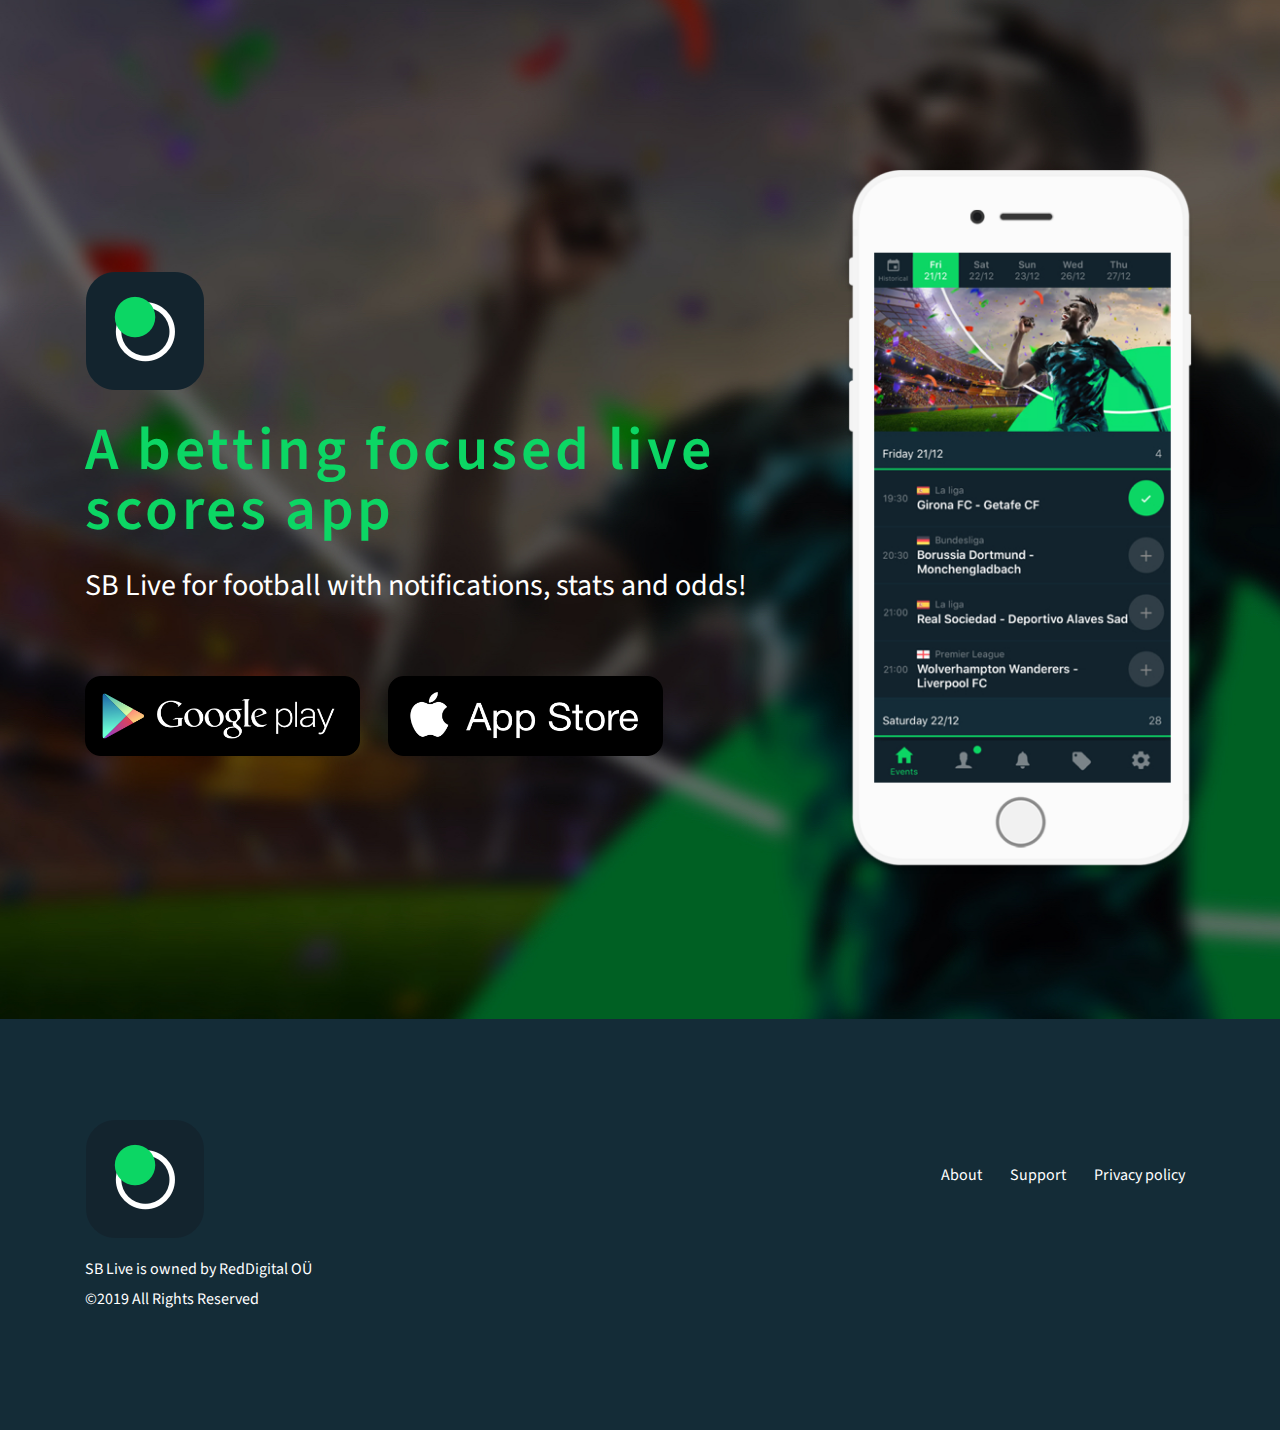
==== index.html @ 8e693229 "Init" ====
<!DOCTYPE html>
<html lang="en">
<head>

  <!-- SITE TITTLE -->
  <meta charset="utf-8">
  <meta http-equiv="X-UA-Compatible" content="IE=edge">
  <meta name="viewport" content="width=device-width, initial-scale=1">
  <title>SB Live - Download for Android and iOS</title>
  
  <!-- PLUGINS CSS STYLE -->
  <!-- Bootstrap -->
  <link href="plugins/bootstrap/css/bootstrap.min.css" rel="stylesheet">

  <!-- CUSTOM CSS -->
  <link href="css/style.css" rel="stylesheet">

  <!-- FAVICON -->
  <link href="images/favicon.png" rel="shortcut icon">

</head>

<body class="body-wrapper">


<!--=====================================
=            Homepage Banner            =
======================================-->

<section class="banner bg-1" id="home">
	<div class="container">
		<div class="row">
			<div class="col-md-8 align-self-center">
				<!-- Contents -->
				<div class="content-block">
					<img class="img-fluid" src="images/applogo.png" alt="app-logo">
					<h1>A betting focused live scores app</h1>
					<h5>SB Live for football with notifications, stats and odds!</h5>
					<!-- App Badge -->
					<div class="app-badge">
						<ul class="list-inline">
							<li class="list-inline-item">
								<a href="#"><img class="img-fluid" src="images/google-play.png" alt="google-play"></a>
							</li>
							<li class="list-inline-item">
								<a href="#"><img class="img-fluid" src="images/app-store.png" alt="app-store"></a>
							</li>
						</ul>
					</div>
				</div>
			</div>
			<div class="col-md-4">
				<!-- App Image -->
				<div class="image-block">
					<img class="img-fluid" src="images/iphone-banner.png" alt="iphone-banner">
				</div>
			</div>
		</div>
	</div>
</section>

<!--====  End of Homepage Banner  ====-->



<!--============================
=            Footer            =
=============================-->

<footer class="footer-main">
    <div class="container">
      <div class="row">
        <div class="col-md-6 mr-auto">
          <div class="footer-logo">
            <img src="images/applogo.png" alt="footer-logo">
          </div>
          <div class="copyright">
            <p>SB Live is owned by RedDigital OÜ
            <br>©2019 All Rights Reserved
            </p>
          </div>
        </div>
        <div class="col-md-6 text-md-right">
          <!-- Footer Links -->
          <ul class="footer-links list-inline">
            <li class="list-inline-item">
              <a href="index.html">About</a>
            </li>
            <li class="list-inline-item">
              <a href="support.html">Support</a>
            </li>
            <li class="list-inline-item">
              <a href="privacy-policy.html">Privacy policy</a>
            </li>
          </ul>
        </div>
      </div>
    </div>
</footer>

  
</body>

</html>
---- css/style.css ----
/*=== MEDIA QUERY ===*/
@import url("https://fonts.googleapis.com/css?family=Source+Sans+Pro:400,600");
body {
  font-family: "Source Sans Pro", sans-serif;
  -webkit-font-smoothing: antialiased;
}

h1, h2, h3, h4, h5, h6 {
  font-family: "Source Sans Pro", sans-serif;
  color: #5e5e5e;
  font-weight: 400;
  line-height: 1;
}

h1 {
  font-size: 60px;
}

h5 {
  font-size: 30px;
}


p {
  line-height: 30px;
}

.app-badge ul li.list-inline-item:not(:last-child) {
  margin-right: 25px;
}

.app-badge img {
  max-height: 80px
}

@media (max-width: 768px) {
  .app-badge ul li.list-inline-item:not(:last-child) {
    margin-bottom: 25px;
    margin-right: 0;
  }
}

a:focus, a:hover {
  text-decoration: none;
}

.bg-1 {
  background: url(../images/banner-bg.jpg) no-repeat;
  background-size: cover;
  background-position: center;
}


.footer-main {
  padding: 100px 0;
  background: #142c37;
}

@media (max-width: 768px) {
  .footer-main {
    text-align: center;
  }
}

.footer-main .footer-logo {
  margin-bottom: 15px;
}

.footer-main .copyright p {
  color: #fff;
}

.footer-main .copyright a {
  color: #fff;
  font-weight: 600;
  transition: all .2s ease;
}

.footer-main .copyright a:hover {
  color: #fff;
}


.footer-main ul.footer-links {
  margin-top: 44px;
}

@media (max-width: 768px) {
  .footer-main ul.footer-links {
    margin-top: 20px;
  }
}

.footer-main ul.footer-links li a {
  color: #fff;
  padding: 0 10px;
  display: block;
}


.banner {
  padding: 170px 0 145px;
}

.banner .content-block.ml-50 {
  margin-left: 50px;
}


.banner .content-block h1, .banner .content-block h5 {
  color: #fff;
}

.banner .content-block h1 {
  font-weight: 600;
  text-transform: none;
  color: #0cd664;
  letter-spacing: .06em;
  margin-bottom: 30px;
  margin-top: 30px;
}

.banner .content-block h5 {
  margin-bottom: 75px;
}

.text-block {
  padding: 100px;
}

.text-block button {
  margin-bottom: 30px;
  background-color: #0cd664;
  color: white;
  border-radius: 3px;
  border: none;
  padding: 10px 15px;
}

.text-block .app-badge {
  margin-top: 50px
}

@media (max-width: 768px) {
  .banner .content-block {
    text-align: center;
  }

  .text-block {
    padding: 20px;
  }

  .text-block button {
    float: right;
  }

  .text-block .app-badge {
    margin-top: 50px
  }

}

@media (max-width: 768px) {
  .banner .image-block {
    margin-top: 30px;
    text-align: center;
  }
}


@media (max-width: 992px) {
  .banner .image-block {
    margin-top: 100px;
  }

  .app-badge img {
    max-height: 60px;
  }

  .banner .content-block h5 {
    margin-bottom: 30px;
  }


}

@media (max-width: 768px) {
  .banner .image-block {
    margin-top: 10px;
  }

}
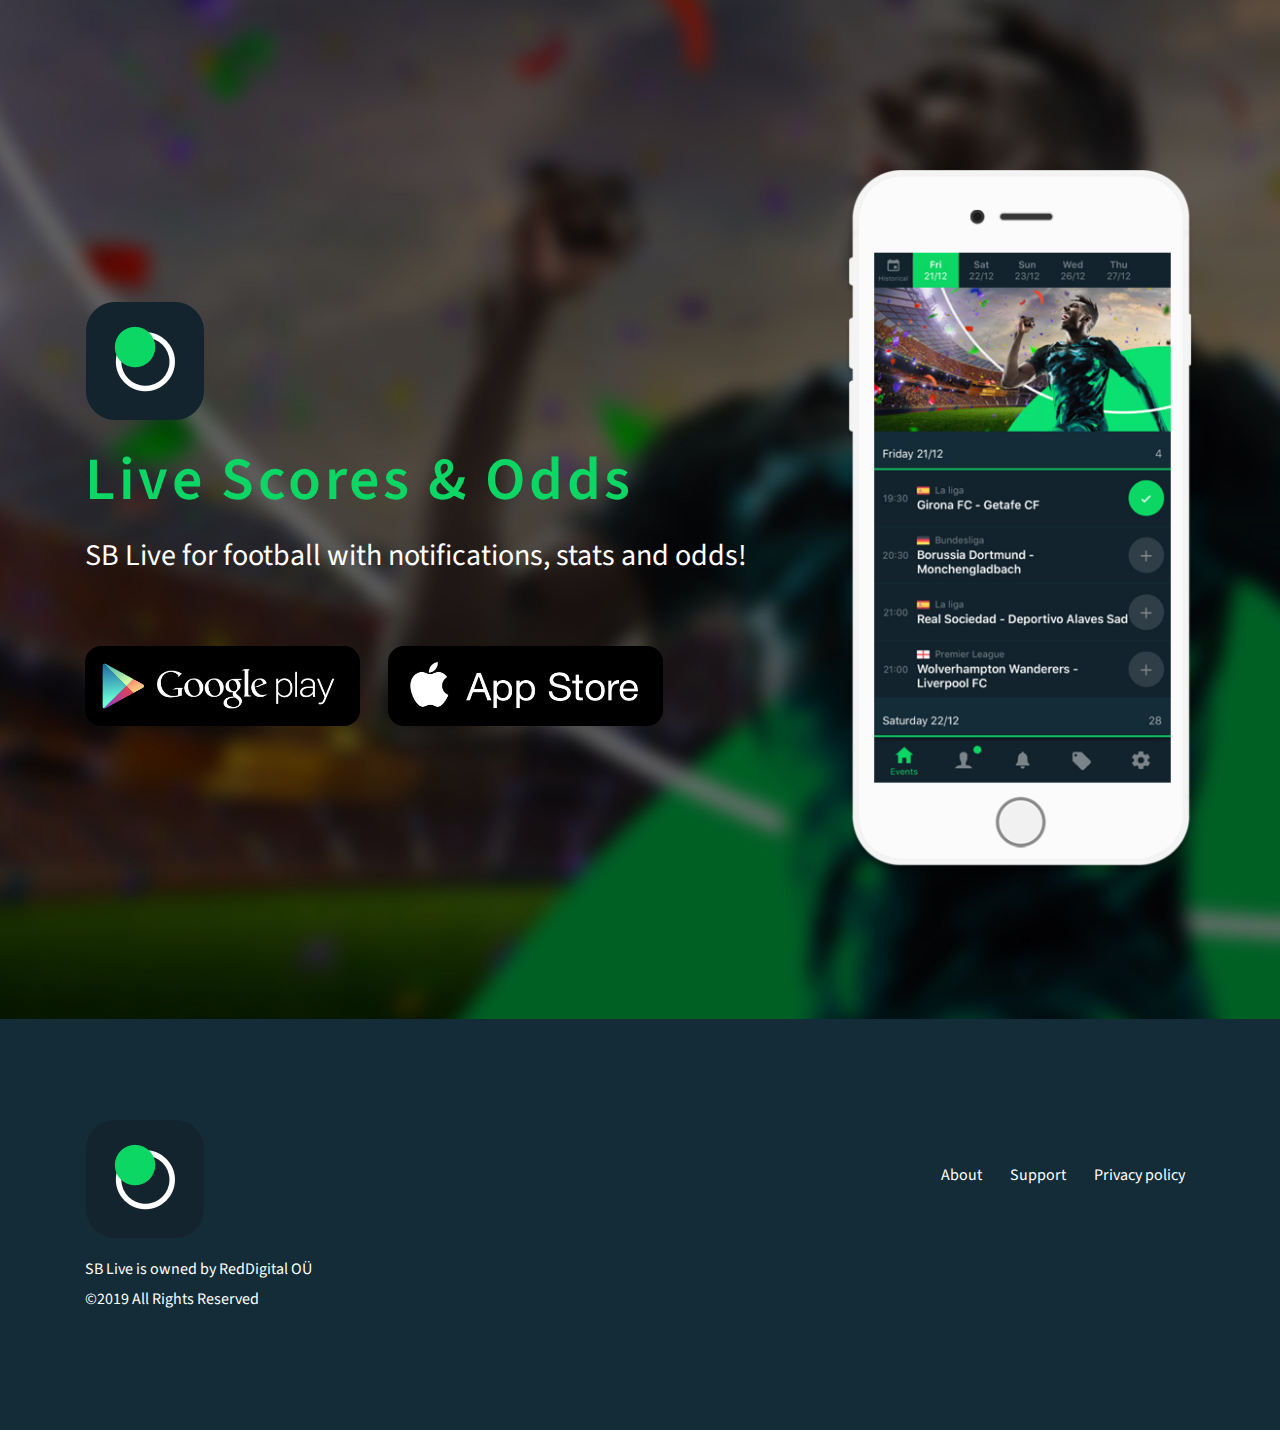
==== commit 84b9c9d2: "Update index.html" ====
--- a/index.html
+++ b/index.html
@@ -35,7 +35,7 @@
 				<!-- Contents -->
 				<div class="content-block">
 					<img class="img-fluid" src="images/applogo.png" alt="app-logo">
-					<h1>A betting focused live scores app</h1>
+					<h1>Live Scores & Odds</h1>
 					<h5>SB Live for football with notifications, stats and odds!</h5>
 					<!-- App Badge -->
 					<div class="app-badge">
